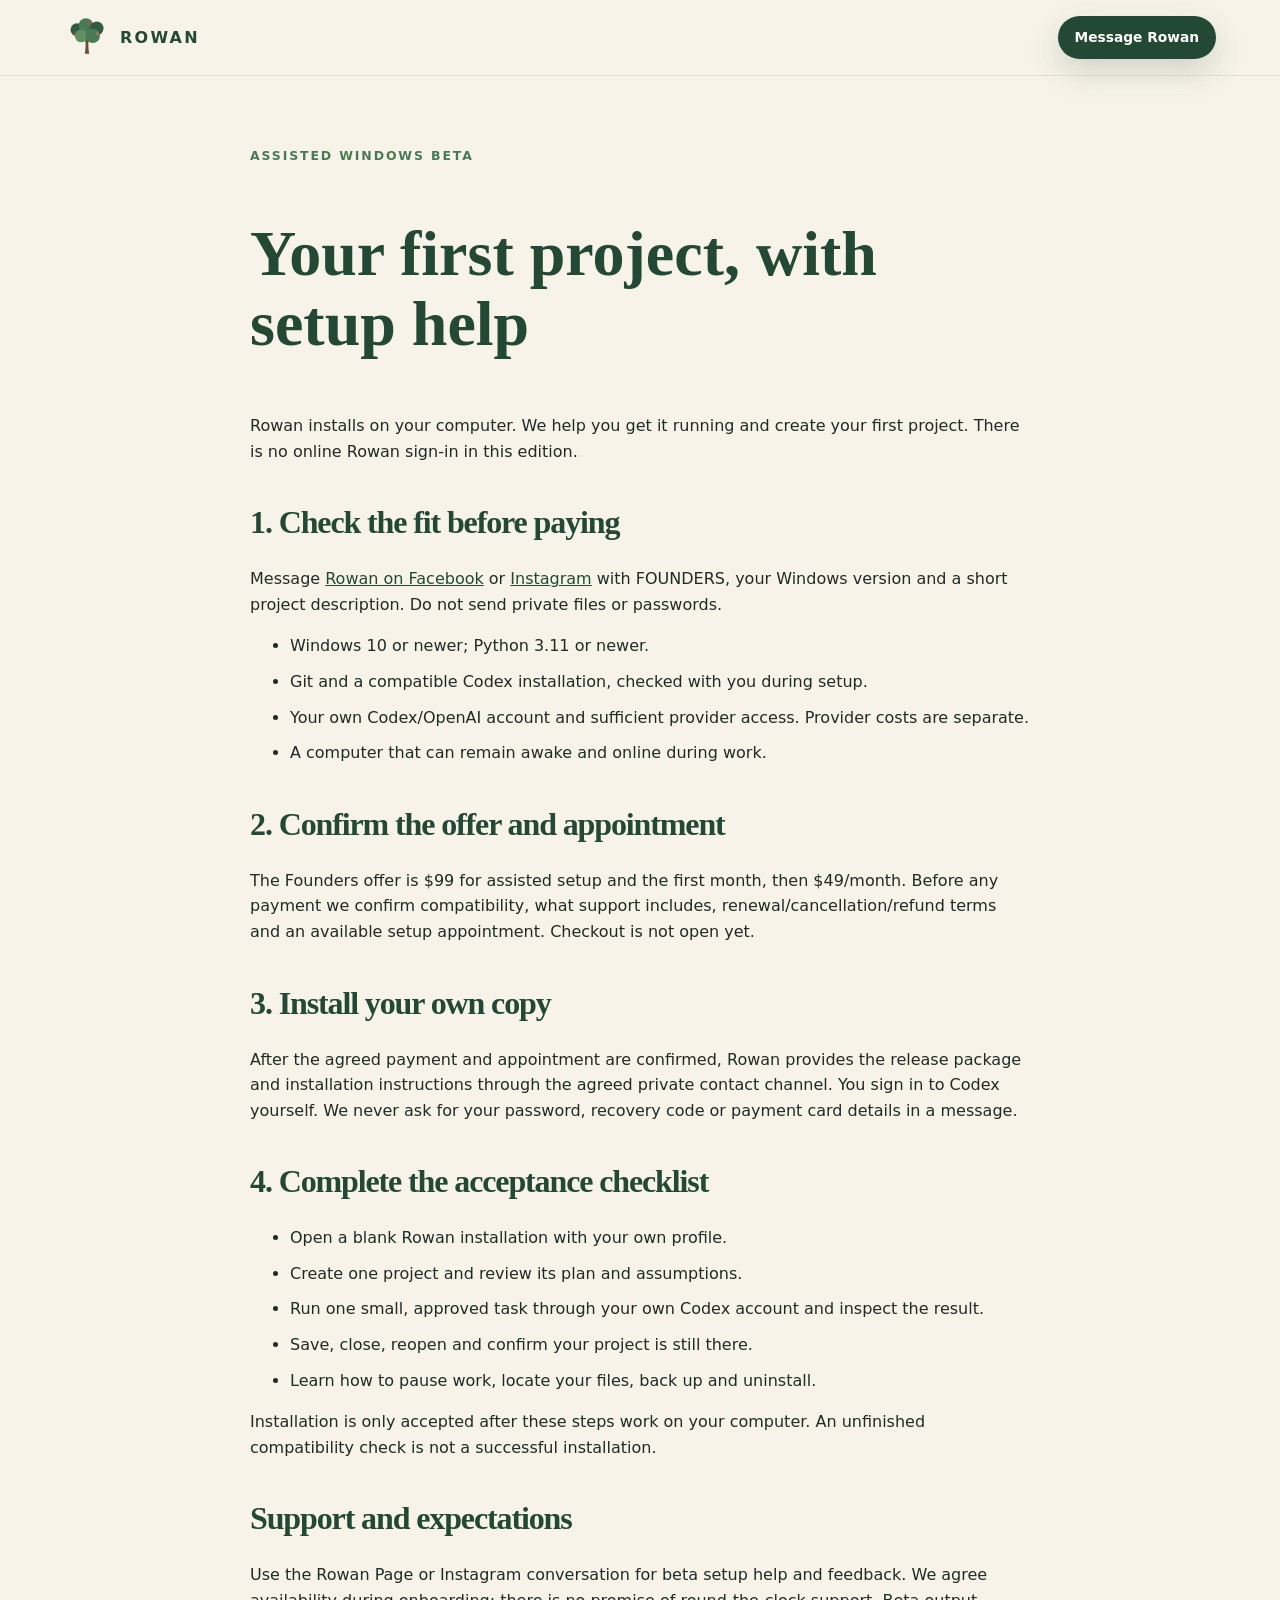
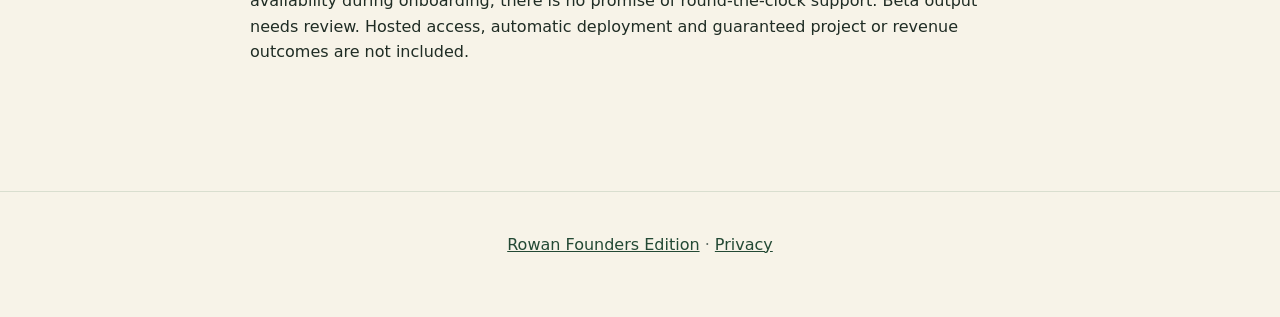
==== getting-started.html @ 6f481c5e "Clarify assisted beta offer and connect Rowan inquiries" ====
<!doctype html><html lang="en"><head><meta charset="utf-8"><meta name="viewport" content="width=device-width,initial-scale=1"><title>Your first project, with setup help | Rowan</title><link rel="stylesheet" href="styles.css?v=0.1.2"></head><body><header><a class="brand" href="./"><img src="assets/rowan-mark.svg" alt=""><span>ROWAN</span></a><a class="button small" href="https://www.facebook.com/userowan">Message Rowan</a></header><main><section class="document"><p class="eyebrow">ASSISTED WINDOWS BETA</p><h1>Your first project, with setup help</h1><p>Rowan installs on your computer. We help you get it running and create your first project. There is no online Rowan sign-in in this edition.</p>
<h2>1. Check the fit before paying</h2><p>Message <a href="https://www.facebook.com/userowan">Rowan on Facebook</a> or <a href="https://www.instagram.com/_rowan_growth/">Instagram</a> with FOUNDERS, your Windows version and a short project description. Do not send private files or passwords.</p><ul><li>Windows 10 or newer; Python 3.11 or newer.</li><li>Git and a compatible Codex installation, checked with you during setup.</li><li>Your own Codex/OpenAI account and sufficient provider access. Provider costs are separate.</li><li>A computer that can remain awake and online during work.</li></ul>
<h2>2. Confirm the offer and appointment</h2><p>The Founders offer is $99 for assisted setup and the first month, then $49/month. Before any payment we confirm compatibility, what support includes, renewal/cancellation/refund terms and an available setup appointment. Checkout is not open yet.</p>
<h2>3. Install your own copy</h2><p>After the agreed payment and appointment are confirmed, Rowan provides the release package and installation instructions through the agreed private contact channel. You sign in to Codex yourself. We never ask for your password, recovery code or payment card details in a message.</p>
<h2>4. Complete the acceptance checklist</h2><ul><li>Open a blank Rowan installation with your own profile.</li><li>Create one project and review its plan and assumptions.</li><li>Run one small, approved task through your own Codex account and inspect the result.</li><li>Save, close, reopen and confirm your project is still there.</li><li>Learn how to pause work, locate your files, back up and uninstall.</li></ul><p>Installation is only accepted after these steps work on your computer. An unfinished compatibility check is not a successful installation.</p>
<h2>Support and expectations</h2><p>Use the Rowan Page or Instagram conversation for beta setup help and feedback. We agree availability during onboarding; there is no promise of round-the-clock support. Beta output needs review. Hosted access, automatic deployment and guaranteed project or revenue outcomes are not included.</p></section></main><footer><a href="./">Rowan Founders Edition</a> · <a href="privacy.html">Privacy</a></footer></body></html>
---- styles.css ----
:root{--forest:#234934;--leaf:#477a55;--moss:#6f8b5e;--bark:#6d4b35;--berry:#b7573c;--cream:#f7f3e8;--paper:#fffdf7;--ink:#1f2c24;--muted:#657169;--line:#d9decf;--shadow:0 24px 70px rgba(35,73,52,.11)}
*{box-sizing:border-box}html{scroll-behavior:smooth}body{margin:0;overflow-x:hidden;background:var(--cream);color:var(--ink);font-family:Inter,ui-sans-serif,system-ui,-apple-system,"Segoe UI",sans-serif;line-height:1.6}header{height:76px;display:flex;align-items:center;justify-content:space-between;padding:0 clamp(18px,5vw,72px);position:sticky;top:0;z-index:10;background:rgba(247,243,232,.9);backdrop-filter:blur(15px);border-bottom:1px solid rgba(35,73,52,.1)}.brand{display:flex;align-items:center;gap:10px;color:var(--forest);font-weight:900;letter-spacing:.14em;text-decoration:none}.brand img{width:46px;height:46px}main{overflow:hidden}section{width:min(1120px,calc(100% - 36px));margin:0 auto;padding:110px 0}.hero{position:relative;overflow:hidden;min-height:calc(100vh - 76px);display:grid;grid-template-columns:1.15fr .85fr;align-items:center;padding-top:55px}.hero-copy{position:relative;z-index:1}.hero h1{max-width:850px;font:700 clamp(3.7rem,8vw,7.7rem)/.91 Georgia,serif;letter-spacing:-.055em;color:var(--forest);margin:14px 0 30px}.lead{font-size:clamp(1.16rem,2.2vw,1.5rem);max-width:720px;color:#3e4f44}.hero-art{display:grid;place-items:center;filter:drop-shadow(0 30px 50px rgba(35,73,52,.14))}.hero-art img{width:min(38vw,460px)}.eyebrow{color:var(--leaf);font-weight:900;font-size:.78rem;letter-spacing:.15em;margin:0 0 10px}h2{font:700 clamp(2.3rem,5vw,4.7rem)/1 Georgia,serif;letter-spacing:-.035em;color:var(--forest);margin:12px 0 28px}h3{color:var(--forest);line-height:1.2}.button{display:inline-flex;align-items:center;justify-content:center;background:var(--forest);color:#fff!important;text-decoration:none;border:0;border-radius:999px;padding:15px 23px;font-weight:800;box-shadow:0 12px 32px rgba(35,73,52,.19);cursor:pointer}.button:hover{background:#173c29;transform:translateY(-1px)}.button.small{padding:10px 17px;font-size:.86rem}.actions{display:flex;align-items:center;gap:24px;flex-wrap:wrap;margin-top:32px}.text-link,.text-button{border:0;background:transparent;color:var(--forest);font-weight:800;text-decoration:none;cursor:pointer}.quiet-note{color:var(--muted);font-size:.87rem;margin-top:22px}.problem{max-width:940px!important;text-align:center}.problem p:last-child{font-size:1.16rem;max-width:760px;margin:auto}.steps{display:grid;grid-template-columns:repeat(4,1fr);gap:14px;margin-top:48px}.steps article,.panel{background:var(--paper);border:1px solid var(--line);border-radius:24px;padding:26px;box-shadow:var(--shadow)}.steps span{display:grid;place-items:center;width:42px;height:42px;border-radius:50%;background:#e7eee2;color:var(--forest);font-weight:900}.steps h3{margin:22px 0 10px}.steps p,.panel p{color:var(--muted)}.build{display:grid;grid-template-columns:1fr 1fr;gap:70px;align-items:center}.chips{display:flex;gap:10px;flex-wrap:wrap}.chips span{padding:12px 16px;border-radius:999px;background:#e7eee2;border:1px solid #cad8c5;color:var(--forest);font-weight:760}.two{display:grid;grid-template-columns:1fr 1fr;gap:18px}.demo{display:grid;grid-template-columns:1fr .65fr;align-items:center;gap:80px}.phone{background:var(--paper);border:8px solid var(--forest);border-radius:42px;padding:26px;box-shadow:0 32px 80px rgba(35,73,52,.18)}.phone-top{display:flex;align-items:center;gap:7px;letter-spacing:.12em;color:var(--forest);margin-bottom:25px}.phone-top img{width:38px}.phone .label{font-size:.68rem;color:var(--leaf);font-weight:900;letter-spacing:.12em;margin:19px 0 2px}.phone h3{font-size:1.5rem}.phone .no{color:var(--leaf);font-size:1.6rem}.bar{height:9px;border-radius:9px;background:#e2e5dd;margin-top:24px;overflow:hidden}.bar span{display:block;width:63%;height:100%;background:var(--leaf)}.privacy{background:var(--forest);color:white;width:100%;max-width:none;padding-left:max(18px,calc((100vw - 1120px)/2));padding-right:max(18px,calc((100vw - 1120px)/2));display:grid;grid-template-columns:1fr 1fr;gap:70px}.privacy h2,.privacy .eyebrow{color:white}.privacy li{margin-bottom:15px}.offer{display:grid;grid-template-columns:1fr .65fr;gap:70px;align-items:center}.price-card{padding:36px;border-radius:28px;background:var(--paper);border:1px solid var(--line);box-shadow:var(--shadow);text-align:center}.price-card>strong{display:block;font:700 5rem Georgia,serif;color:var(--forest);line-height:1}.price-card sup{font-size:2rem}.price-card>span,.price-card small{display:block;color:var(--muted)}.price-card hr{border:0;border-top:1px solid var(--line);margin:26px 0}.price-card .button{width:100%;margin:16px 0}.faq{display:grid;grid-template-columns:1fr 1fr;gap:12px}.faq details{background:var(--paper);border:1px solid var(--line);border-radius:17px;padding:19px 21px}.faq summary{font-weight:800;color:var(--forest);cursor:pointer}.faq p{color:var(--muted);margin-bottom:0}.reserve{text-align:center}.reserve>img{width:110px}.reserve h2{max-width:700px;margin-left:auto;margin-right:auto}.reserve .button,.reserve .text-button{margin:8px}footer{padding:40px 18px 60px;text-align:center;color:var(--muted);border-top:1px solid var(--line)}footer img{width:60px}
@media(max-width:800px){header{height:66px;padding:0 14px}.brand img{width:40px}.hero,.build,.demo,.offer,.privacy{grid-template-columns:1fr;gap:38px}.hero{padding-top:48px}.hero-art{position:absolute;opacity:.1;right:-60px;top:130px}.hero-art img{width:330px}.hero h1{font-size:clamp(3.2rem,16vw,5.3rem)}section{padding:78px 0}.steps,.two,.faq{grid-template-columns:1fr}.privacy{padding-left:18px;padding-right:18px}.demo .phone{max-width:420px}.actions{align-items:flex-start;flex-direction:column;gap:15px}.button.small{font-size:.76rem;padding:9px 12px}}
@media(prefers-reduced-motion:reduce){*{scroll-behavior:auto!important;transition:none!important}}

.document{max-width:780px;padding-top:70px}.document h1{font:700 clamp(2.6rem,6vw,4rem)/1.1 Georgia,serif;color:var(--forest)}.document h2{font-size:2rem;margin-top:42px}.document a,footer a{color:var(--forest)}.document li{margin-bottom:10px}a:focus-visible,button:focus-visible,summary:focus-visible{outline:3px solid var(--berry);outline-offset:5px}
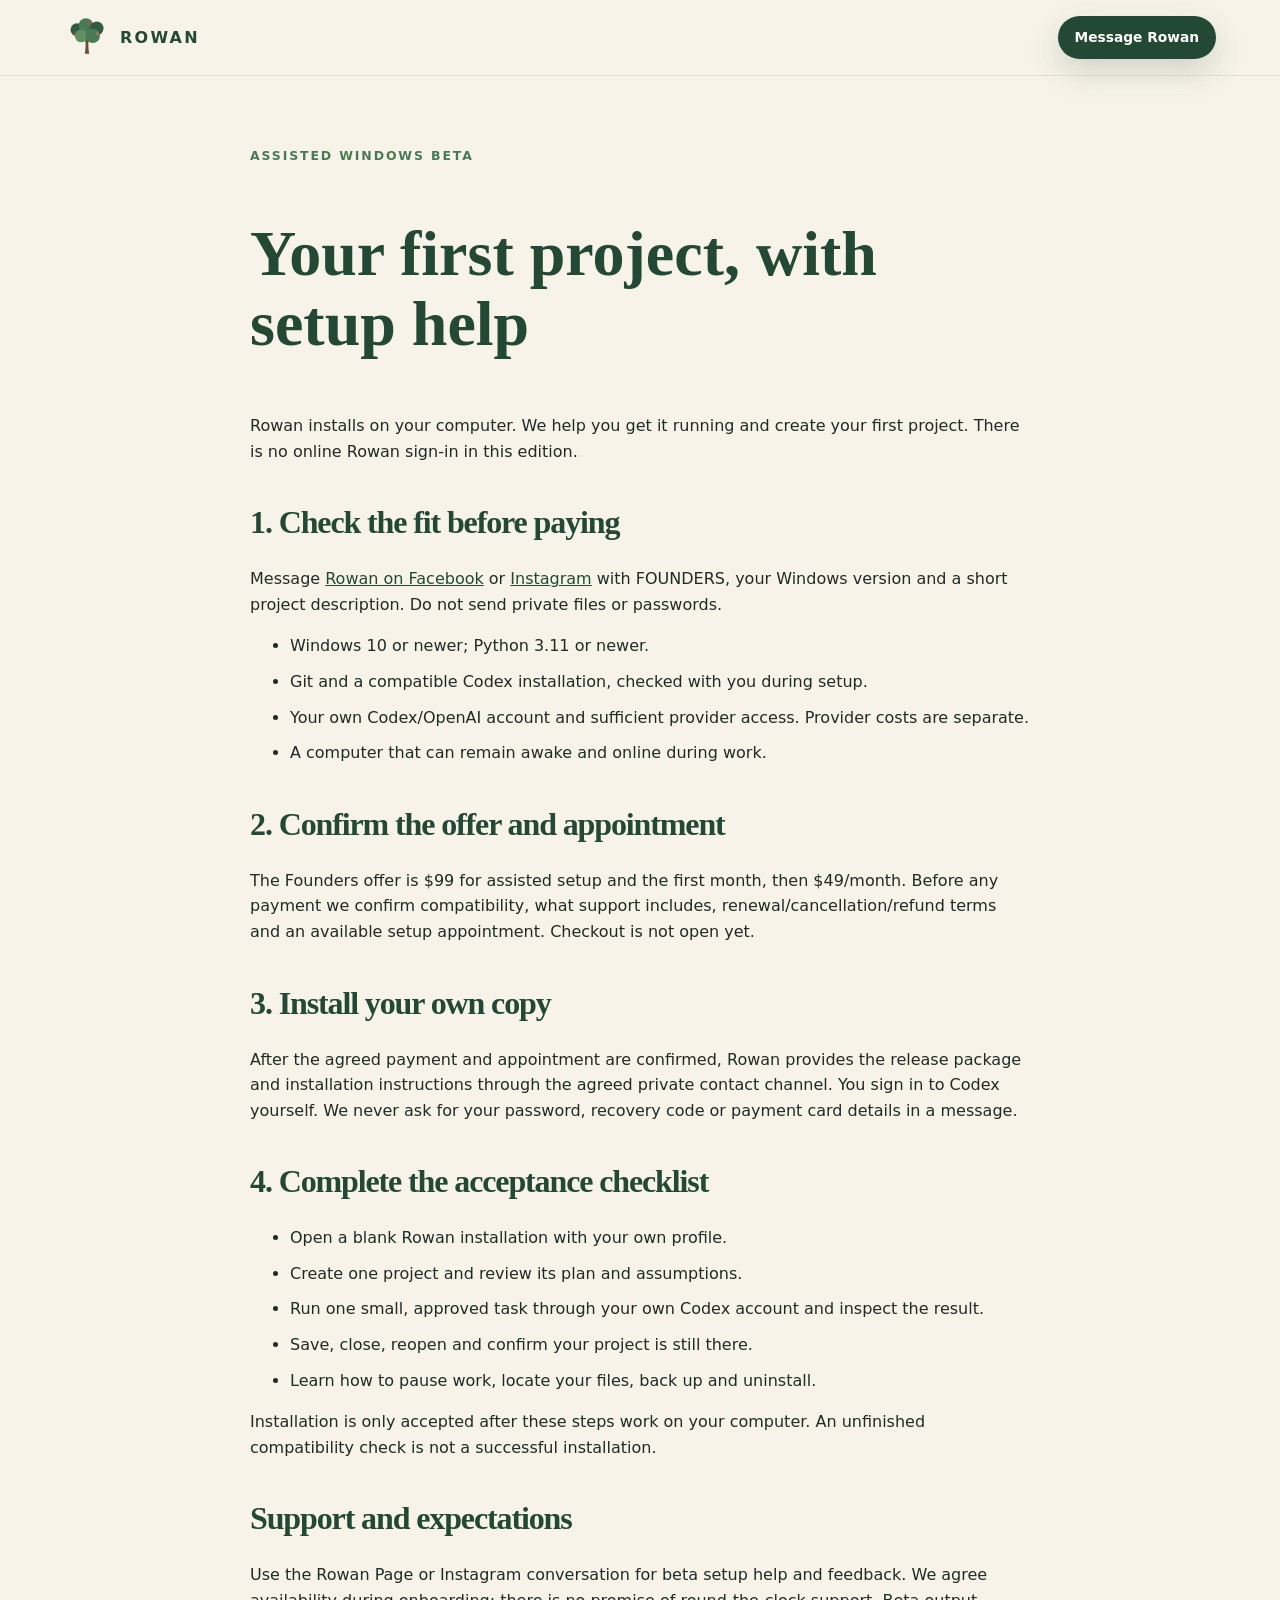
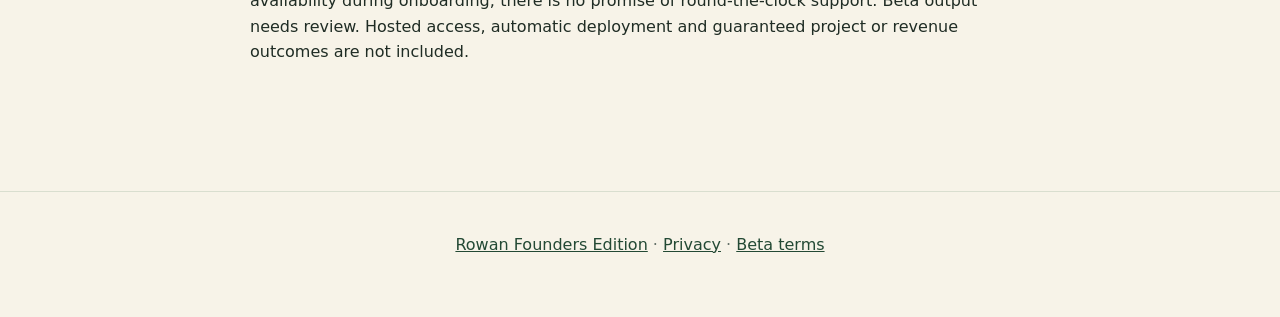
==== commit 5925405d: "Publish prepared assisted beta purchase and refund terms" ====
--- a/getting-started.html
+++ b/getting-started.html
@@ -3,4 +3,4 @@
 <h2>2. Confirm the offer and appointment</h2><p>The Founders offer is $99 for assisted setup and the first month, then $49/month. Before any payment we confirm compatibility, what support includes, renewal/cancellation/refund terms and an available setup appointment. Checkout is not open yet.</p>
 <h2>3. Install your own copy</h2><p>After the agreed payment and appointment are confirmed, Rowan provides the release package and installation instructions through the agreed private contact channel. You sign in to Codex yourself. We never ask for your password, recovery code or payment card details in a message.</p>
 <h2>4. Complete the acceptance checklist</h2><ul><li>Open a blank Rowan installation with your own profile.</li><li>Create one project and review its plan and assumptions.</li><li>Run one small, approved task through your own Codex account and inspect the result.</li><li>Save, close, reopen and confirm your project is still there.</li><li>Learn how to pause work, locate your files, back up and uninstall.</li></ul><p>Installation is only accepted after these steps work on your computer. An unfinished compatibility check is not a successful installation.</p>
-<h2>Support and expectations</h2><p>Use the Rowan Page or Instagram conversation for beta setup help and feedback. We agree availability during onboarding; there is no promise of round-the-clock support. Beta output needs review. Hosted access, automatic deployment and guaranteed project or revenue outcomes are not included.</p></section></main><footer><a href="./">Rowan Founders Edition</a> · <a href="privacy.html">Privacy</a></footer></body></html>+<h2>Support and expectations</h2><p>Use the Rowan Page or Instagram conversation for beta setup help and feedback. We agree availability during onboarding; there is no promise of round-the-clock support. Beta output needs review. Hosted access, automatic deployment and guaranteed project or revenue outcomes are not included.</p></section></main><footer><a href="./">Rowan Founders Edition</a> · <a href="privacy.html">Privacy</a> · <a href="terms.html">Beta terms</a></footer></body></html>
